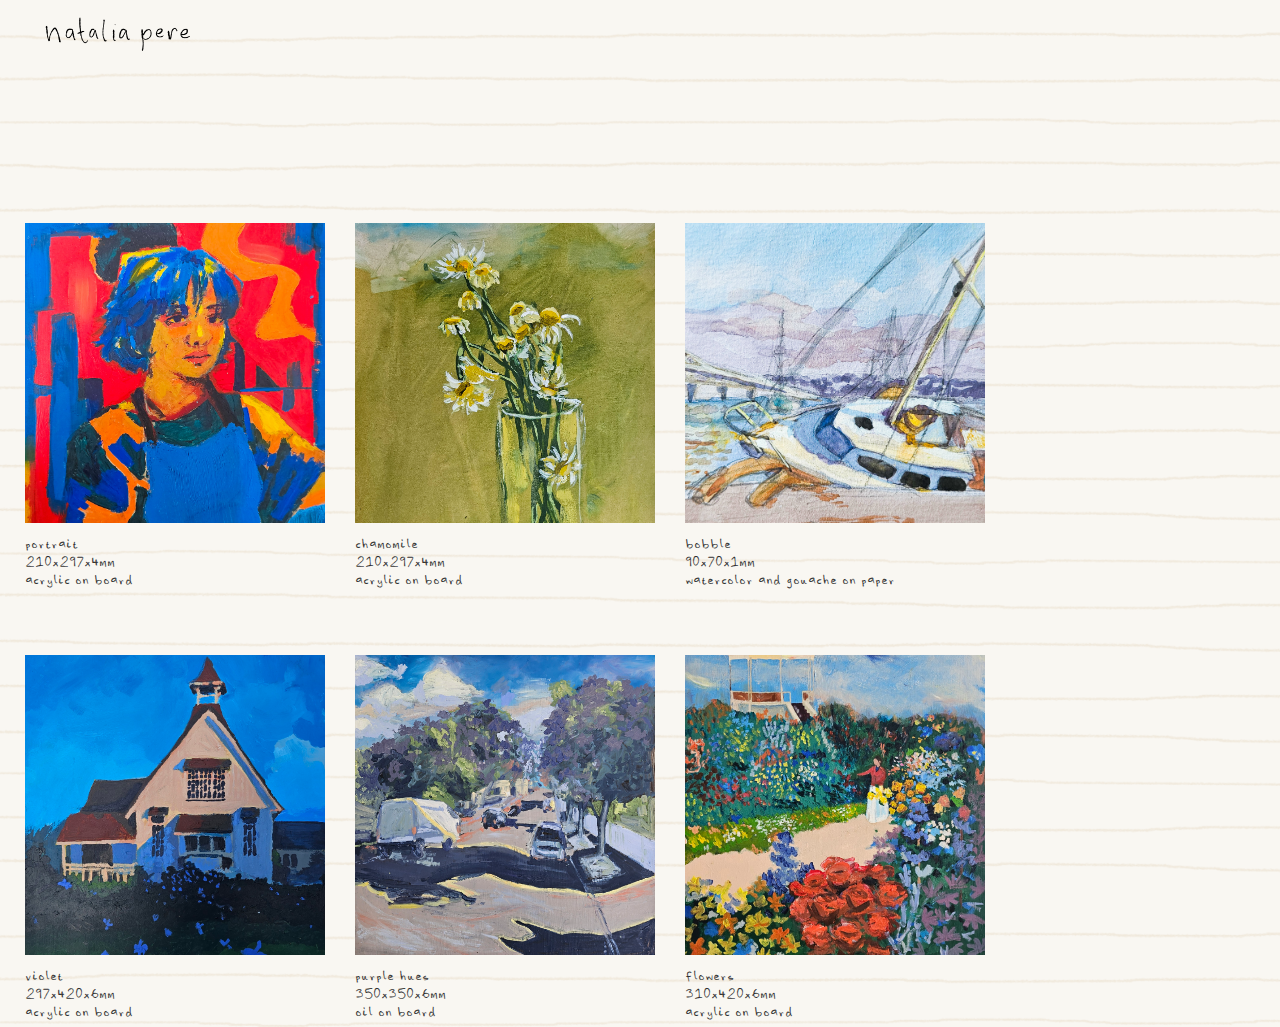
==== paintings.html @ 8c2c5881 "Add files via upload" ====
<!DOCTYPE html>
<html lang="en">
<head>
    <meta charset="UTF-8">
    <meta name="viewport" content="width=device-width, initial-scale=1.0">
    <title>Paintings - Art Portfolio</title>
    <link rel="stylesheet" href="paintingstyles.css"> <!-- Link to styles.css -->
</head>
<body>
    <header>
        <a href="index.html"> <!-- Link the logo to the home page -->
          <div class="logo-container">
            <img src="assets/images/natalia-pere-logo.png" alt="Logo" class="logo" id="logo-img" onclick="index.html">
            <span class="logo-text" id="logo-text">:)</span>
        </div>
        </a>
    </header>

    <div class="paintings-container">
        <div class="paintings-gallery">
           
            <!-- Painting 2 -->
            <div class="painting">
                <a href="https://www.instagram.com/p/DC3YkOSzfqt/" target="_blank">
                    <img src="assets/images/paintings/portrait.jpg" alt="Painting 2" class="painting-img">
                </a>
                <div class="painting-info">
                    <p>portrait</p>
                    <p>210x297x4mm</p>
                    <p>acrylic on board</p>
                </div>
            </div>

            <!-- Painting 3 -->
            <div class="painting">
                <a href="https://www.instagram.com/p/DC3Xw16TECy/" target="_blank">
                    <img src="assets/images/paintings/chamomile.jpg" alt="Painting 3" class="painting-img">
                </a>
                <div class="painting-info">
                    <p>chamomile</p>
                    <p>210x297x4mm</p>
                    <p>acrylic on board</p>
                </div>
            </div>

            <!-- Painting 4 -->
            <div class="painting">
                <a href="https://www.instagram.com/p/DC2-b4czvoG/" target="_blank">
                    <img src="assets/images/paintings/bobble.jpg" alt="Painting 4" class="painting-img">
                </a>
                <div class="painting-info">
                    <p>bobble</p>
                    <p>90x70x1mm</p>
                    <p>watercolor and gouache on paper</p>
                </div>
            </div>

            <!-- Painting 5 -->
            <div class="painting">
                <a href="https://www.instagram.com/p/DCvg63NTsG6/" target="_blank">
                    <img src="assets/images/paintings/violet.jpg" alt="Painting 5" class="painting-img">
                </a>
                <div class="painting-info">
                    <p>violet</p>
                    <p>297x420x6mm</p>
                    <p>acrylic on board</p>
                </div>
            </div>

            <!-- Painting 6 -->
            <div class="painting">
                <a href="https://www.instagram.com/p/DCvd4ZczXR-/" target="_blank">
                    <img src="assets/images/paintings/purple hues.jpg" alt="Painting 6" class="painting-img">
                </a>
                <div class="painting-info">
                    <p>purple hues</p>
                    <p>350x350x6mm</p>
                    <p>oil on board</p>
                </div>
            </div>

            <!-- Painting 7 -->
            <div class="painting">
                <a href="https://www.instagram.com/p/DCvdXEuzBPv/" target="_blank">
                    <img src="assets/images/paintings/flowers.jpg" alt="Painting 7" class="painting-img">
                </a>
                <div class="painting-info">
                    <p>flowers</p>
                    <p>310x420x6mm</p>
                    <p>acrylic on board</p>
                </div>
            </div>

        </div>
    </div>

    <script src="script.js"></script>
</body>
</html>
---- paintingstyles.css ----
/* Define the custom handwritten font */
@font-face {
    font-family: 'handwritten'; /* Font name */
    src: url('fonts/handwritten.ttf') format('truetype'),
         url('fonts/handwritten.otf') format('opentype'); /* Path to the font files */
    font-weight: normal;
    font-style: normal;
}

/* Apply the handwritten font globally to all text */
body {
    font-family: 'handwritten', sans-serif; /* Apply handwritten font to all text */
    background-color: #f1e6d4;
    background-image: url('assets/images/background.png'); /* Set background image */
    background-size: cover; /* Ensure the background image covers the entire screen */
    background-position: center; /* Center the background image */
    margin: 0;
    padding: 0;
    height: 100vh;
    display: flex;
    justify-content: center; /* Center horizontally */
    align-items: flex-start; /* Align from the top */
    flex-direction: column; /* Stack elements vertically */
}

/* Header and logo styles */
header {
    position: absolute;
    top: 10px;
    left: 25px;
}

.logo-container {
    position: relative;
}

.logo {
    width: 200px; /* Logo image size */
}

.logo-text {
    display: none;
    font-size: 30px;
    color: rgb(0, 0, 0);
    font-weight: lighter;
    position: absolute;
    top: 10px;
    left: 0;
    text-align: center;
    width: 100%;
}

.logo-container:hover .logo {
    opacity: 0; /* Hide the logo image when hovering */
}

.logo-container:hover .logo-text {
    display: block; /* Show the text when hovering */
    opacity: 0.5;
}

/* Container for the paintings */
.paintings-container {
    margin-top: 300px; /* Space between the bottom of the logo and the paintings */
    width: 100%;
    padding: 0 25px;
}

/* Painting gallery styling */
.paintings-gallery {
    display: flex;
    flex-wrap: wrap;
    justify-content: flex-start; /* Align the images to the left */
    gap: 30px;
    margin-top: 20px; /* Space between the logo and the first row of paintings */
}

/* Individual painting styles */
.painting {
    position: relative;
    width: 300px; /* Fixed size for each painting */
    text-align: left;
    margin-top: 30px; /* Margin between the top of the image and the painting */
    margin-bottom: 5px;
}

.painting-img {
    width: 100%;
    height: 300px;
    object-fit: cover;
    transition: opacity 0.3s ease;
}

/* Information text for each painting */
.painting-info {
    font-size: 20px;
    color: #333;
    margin-top: 10px; /* Space between the bottom of the image and the text */
}

.painting-info p {
    margin: 0;
}

.painting-img:hover {
    opacity: 0.8;
}

/* Margin between rows of paintings */
.painting + .painting {
    margin-top: 30px; /* Space between the bottom of the text and the next row of paintings */
}
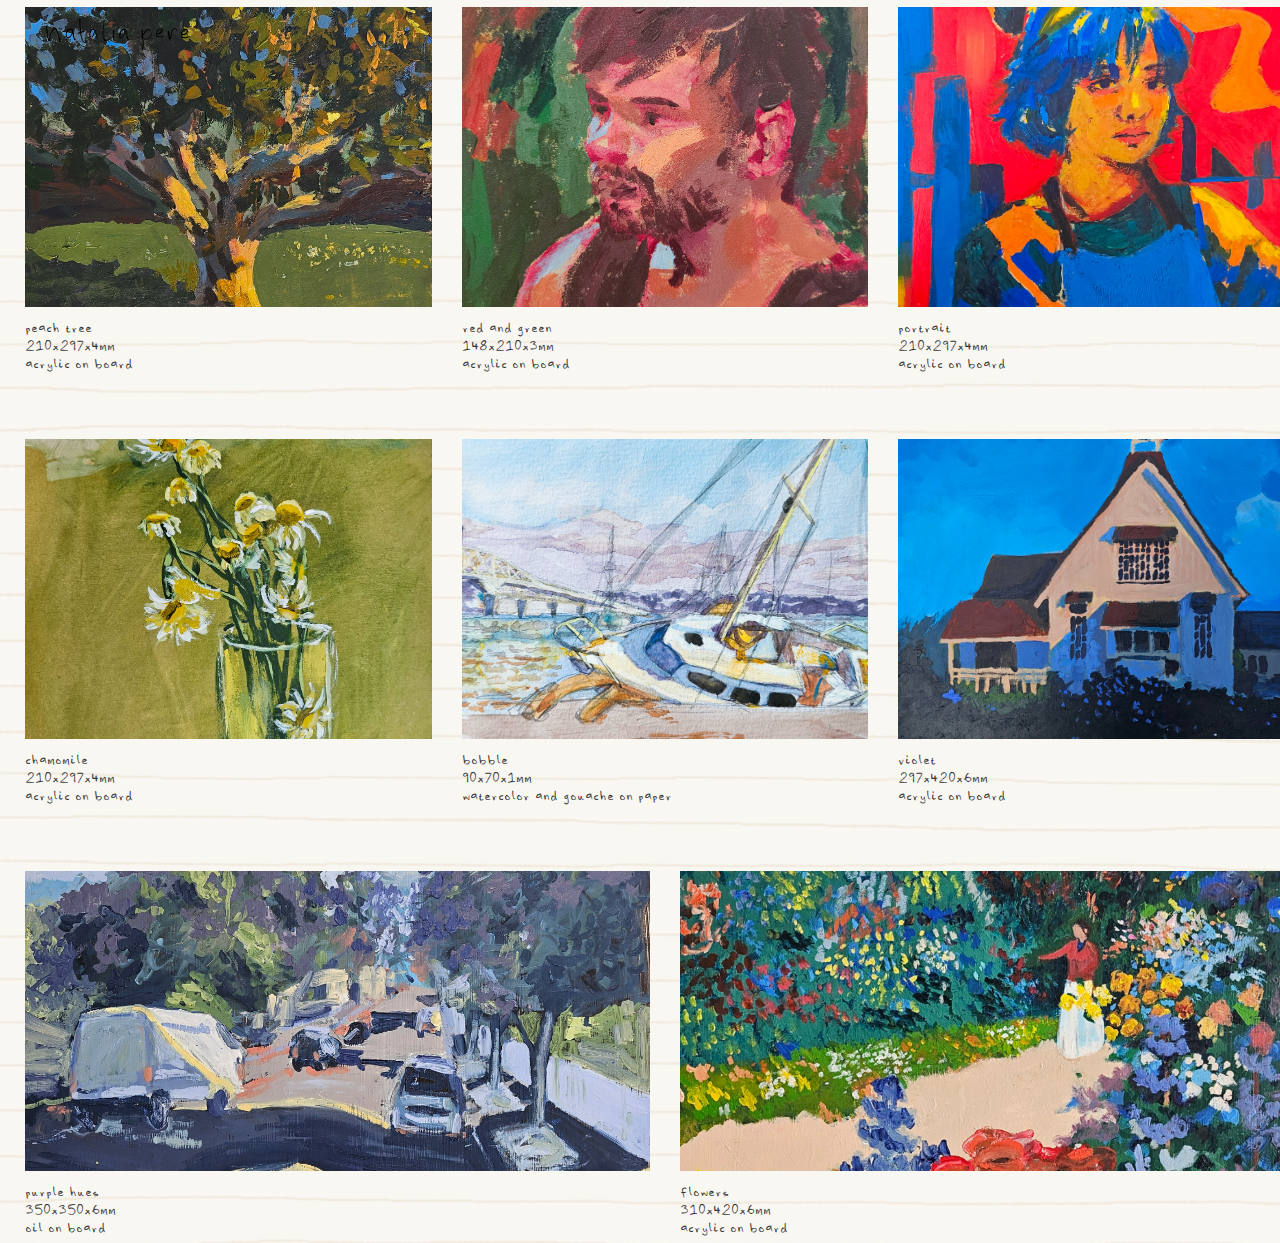
==== commit 4b3effe4: "Update paintings.html" ====
--- a/paintings.html
+++ b/paintings.html
@@ -18,7 +18,29 @@
 
     <div class="paintings-container">
         <div class="paintings-gallery">
-           
+
+            <div class="painting">
+                <a href="https://www.instagram.com/p/DC6VD3XTAhN/?igsh=eTRseHhnbno4MHJk" target="_blank">
+                    <img src="assets/images/paintings/20241128_175130.jpg" alt="Painting 2" class="painting-img">
+                </a>
+                <div class="painting-info">
+                    <p>peach tree</p>
+                    <p>210x297x4mm</p>
+                    <p>acrylic on board</p>
+                </div>
+            </div>
+
+            <div class="painting">
+                <a href="https://www.instagram.com/p/DC6Uj3nz50t/?igsh=bHV6azVyd3Y5dHI4/" target="_blank">
+                    <img src="assets/images/paintings/Untitled19_20241128230144.jpg" alt="Painting 2" class="painting-img">
+                </a>
+                <div class="painting-info">
+                    <p>red and green</p>
+                    <p>148x210x3mm</p>
+                    <p>acrylic on board</p>
+                </div>
+            </div>
+            
             <!-- Painting 2 -->
             <div class="painting">
                 <a href="https://www.instagram.com/p/DC3YkOSzfqt/" target="_blank">
--- a/paintingstyles.css
+++ b/paintingstyles.css
@@ -1,26 +1,27 @@
 /* Define the custom handwritten font */
 @font-face {
-    font-family: 'handwritten'; /* Font name */
+    font-family: 'handwritten';
     src: url('fonts/handwritten.ttf') format('truetype'),
-         url('fonts/handwritten.otf') format('opentype'); /* Path to the font files */
+         url('fonts/handwritten.otf') format('opentype');
     font-weight: normal;
     font-style: normal;
 }
 
 /* Apply the handwritten font globally to all text */
 body {
-    font-family: 'handwritten', sans-serif; /* Apply handwritten font to all text */
+    font-family: 'handwritten', sans-serif;
     background-color: #f1e6d4;
-    background-image: url('assets/images/background.png'); /* Set background image */
-    background-size: cover; /* Ensure the background image covers the entire screen */
-    background-position: center; /* Center the background image */
+    background-image: url('assets/images/background.png');
+    background-size: cover;
+    background-position: center;
     margin: 0;
     padding: 0;
     height: 100vh;
     display: flex;
-    justify-content: center; /* Center horizontally */
-    align-items: flex-start; /* Align from the top */
-    flex-direction: column; /* Stack elements vertically */
+    justify-content: center;
+    align-items: flex-start;
+    flex-direction: column;
+    box-sizing: border-box;
 }
 
 /* Header and logo styles */
@@ -28,6 +29,7 @@
     position: absolute;
     top: 10px;
     left: 25px;
+    z-index: 100;
 }
 
 .logo-container {
@@ -35,7 +37,7 @@
 }
 
 .logo {
-    width: 200px; /* Logo image size */
+    width: 200px;
 }
 
 .logo-text {
@@ -51,17 +53,17 @@
 }
 
 .logo-container:hover .logo {
-    opacity: 0; /* Hide the logo image when hovering */
+    opacity: 0;
 }
 
 .logo-container:hover .logo-text {
-    display: block; /* Show the text when hovering */
+    display: block;
     opacity: 0.5;
 }
 
 /* Container for the paintings */
 .paintings-container {
-    margin-top: 300px; /* Space between the bottom of the logo and the paintings */
+    margin-top: 300px;
     width: 100%;
     padding: 0 25px;
 }
@@ -70,20 +72,22 @@
 .paintings-gallery {
     display: flex;
     flex-wrap: wrap;
-    justify-content: flex-start; /* Align the images to the left */
+    justify-content: flex-start;
     gap: 30px;
-    margin-top: 20px; /* Space between the logo and the first row of paintings */
+    margin-top: 20px;
 }
 
 /* Individual painting styles */
 .painting {
     position: relative;
-    width: 300px; /* Fixed size for each painting */
+    width: 300px;
     text-align: left;
-    margin-top: 30px; /* Margin between the top of the image and the painting */
+    margin-top: 30px;
     margin-bottom: 5px;
-}
-
+    flex: 1 1 calc(33% - 30px); /* For responsive grid */
+}
+
+/* Painting image styles */
 .painting-img {
     width: 100%;
     height: 300px;
@@ -91,11 +95,10 @@
     transition: opacity 0.3s ease;
 }
 
-/* Information text for each painting */
 .painting-info {
     font-size: 20px;
     color: #333;
-    margin-top: 10px; /* Space between the bottom of the image and the text */
+    margin-top: 10px;
 }
 
 .painting-info p {
@@ -108,5 +111,103 @@
 
 /* Margin between rows of paintings */
 .painting + .painting {
-    margin-top: 30px; /* Space between the bottom of the text and the next row of paintings */
-}
+    margin-top: 30px;
+}
+
+/* Media Queries for Mobile Devices */
+@media (max-width: 768px) {
+    header {
+        top: 5px;
+        left: 15px;
+    }
+
+    .logo {
+        width: 150px;
+        margin-bottom: 0px;
+    }
+
+    .paintings-container {
+        margin-top: 0px; /* Reduce top margin */
+    }
+
+    .paintings-gallery {
+        gap: 20px;
+    }
+
+    .painting {
+        width: 100%;
+        margin-top: 20px; /* Reduced space between paintings */
+    }
+
+    .painting-img {
+        height: 250px; /* Adjust image size */
+    }
+
+    .painting-info {
+        font-size: 18px; /* Reduce font size for mobile */
+    }
+}
+
+@media screen and (max-width: 1024px) {
+    header {
+        top: 10px;
+        left: 10px;
+    }
+
+    .logo {
+        width: 150px; /* Reduce logo size for smaller screens */
+    }
+
+    .paintings-container {
+        margin-top: -250px; /* Even smaller top margin */
+    }
+
+    .paintings-gallery {
+        gap: 15px;
+    }
+
+    .painting {
+        width: 100%;
+        margin-top: 15px; /* Further reduced space */
+    }
+
+    .painting-img {
+        height: 200px; /* Even smaller image height */
+    }
+
+    .painting-info {
+        font-size: 16px; /* Smaller text on smaller screens */
+    }
+}
+
+@media screen and (max-width: 480px) {
+    header {
+        top: 10px;
+        left: 10px;
+    }
+
+    .logo {
+        width: 150px; /* Reduce logo size for smaller screens */
+    }
+
+    .paintings-container {
+        margin-top: -20px; /* Even smaller top margin */
+    }
+
+    .paintings-gallery {
+        gap: 15px;
+    }
+
+    .painting {
+        width: 100%;
+        margin-top: 15px; /* Further reduced space */
+    }
+
+    .painting-img {
+        height: 200px; /* Even smaller image height */
+    }
+
+    .painting-info {
+        font-size: 16px; /* Smaller text on smaller screens */
+    }
+}
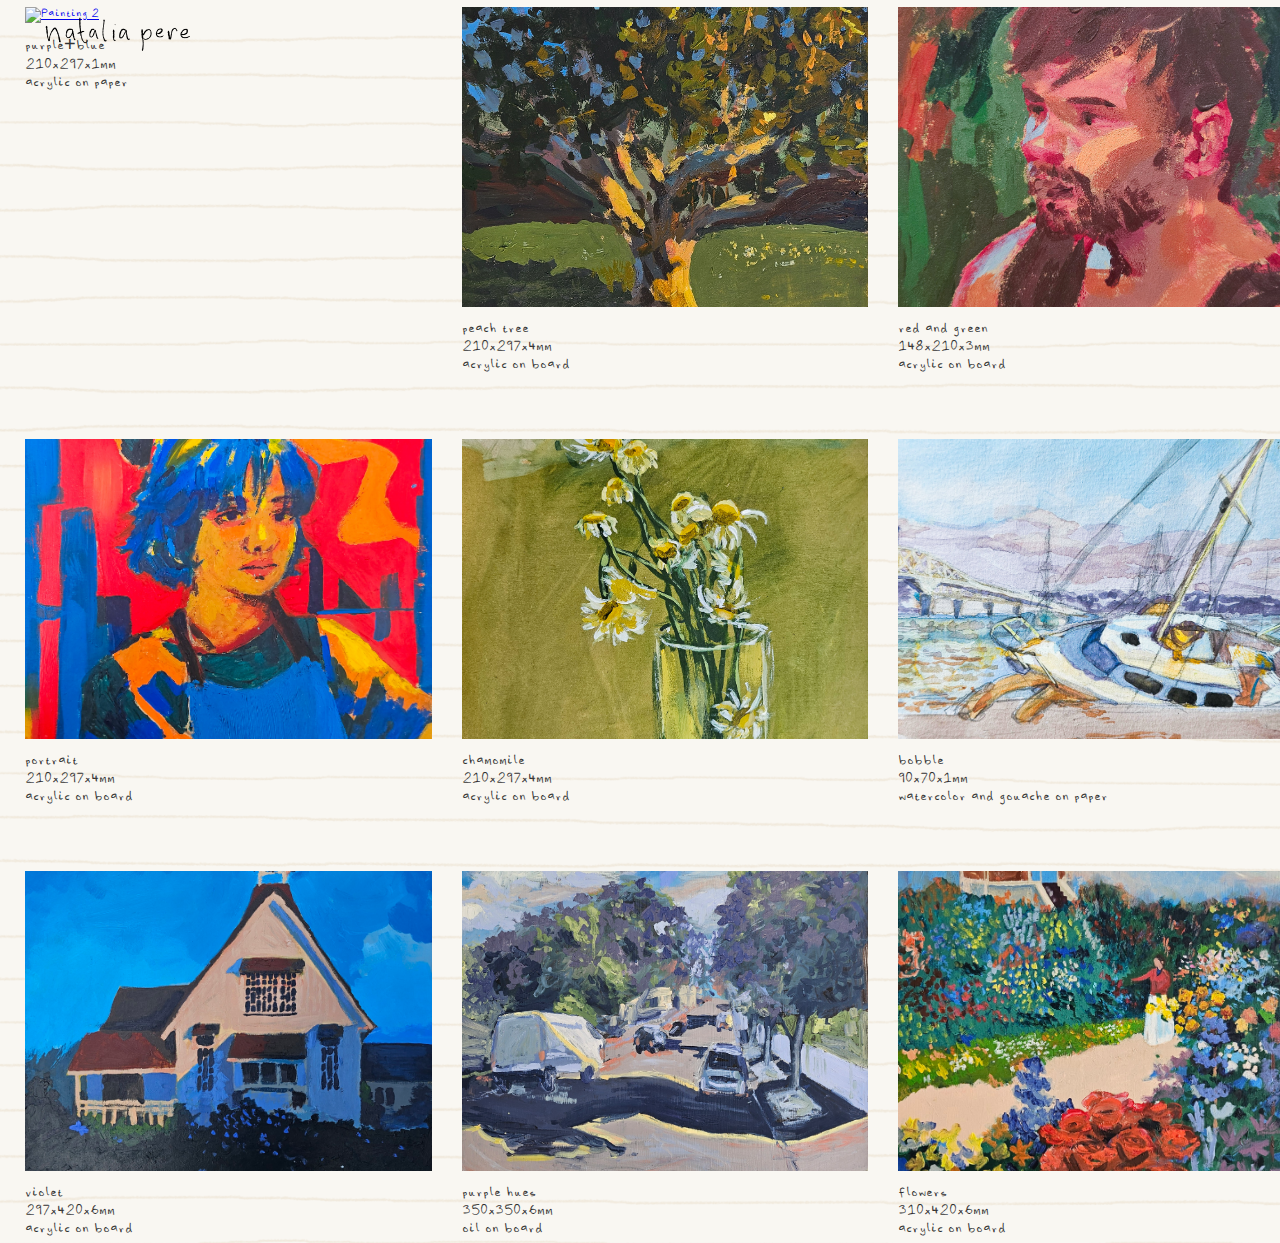
==== commit 2b56c77e: "Update paintings.html" ====
--- a/paintings.html
+++ b/paintings.html
@@ -18,6 +18,19 @@
 
     <div class="paintings-container">
         <div class="paintings-gallery">
+
+<div class="painting">
+                <a href="https://www.instagram.com/p/DC8s5vWT7UM/?igsh=dmdsajl1Mnk5ZXl5" target="_blank">
+                    <img src="assets/images/paintings/purple+blue.jpg" alt="Painting 2" class="painting-img">
+                </a>
+                <div class="painting-info">
+                    <p>purple+blue</p>
+                    <p>210x297x1mm</p>
+                    <p>acrylic on paper</p>
+                </div>
+            </div>
+
+
 
             <div class="painting">
                 <a href="https://www.instagram.com/p/DC6VD3XTAhN/?igsh=eTRseHhnbno4MHJk" target="_blank">
--- a/paintingstyles.css
+++ b/paintingstyles.css
@@ -127,7 +127,7 @@
     }
 
     .paintings-container {
-        margin-top: 0px; /* Reduce top margin */
+        margin-top: 100px; /* Reduce top margin */
     }
 
     .paintings-gallery {
@@ -159,7 +159,7 @@
     }
 
     .paintings-container {
-        margin-top: -250px; /* Even smaller top margin */
+        margin-top: 100px; /* Even smaller top margin */
     }
 
     .paintings-gallery {
@@ -191,7 +191,7 @@
     }
 
     .paintings-container {
-        margin-top: -20px; /* Even smaller top margin */
+        margin-top: 100px; /* Even smaller top margin */
     }
 
     .paintings-gallery {
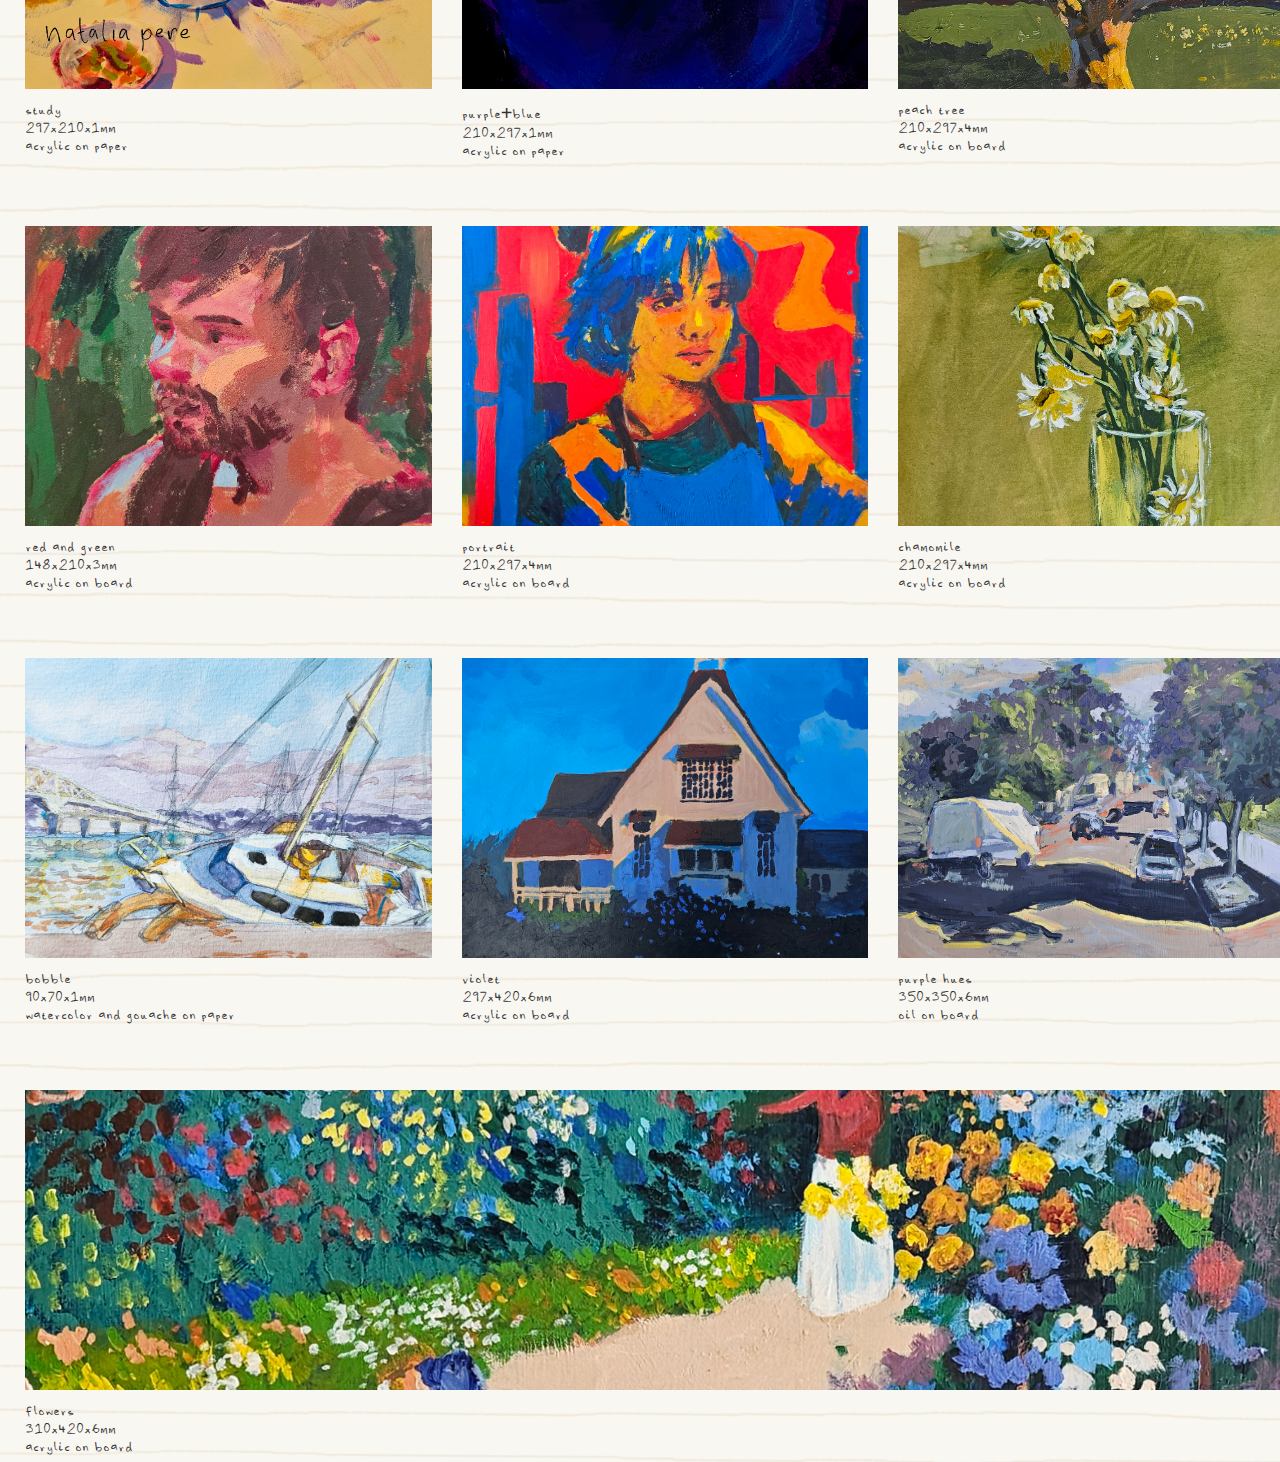
==== commit 38d45d14: "Update paintings.html" ====
--- a/paintings.html
+++ b/paintings.html
@@ -17,7 +17,18 @@
     </header>
 
     <div class="paintings-container">
-        <div class="paintings-gallery">
+        <div class="paintings-gallery">
+        
+        <div class="painting">
+                <a href="https://www.instagram.com/p/DC9NLJfzQ9a/?igsh=N2R6aHlqaDYybDA2" target="_blank">
+                    <img src="assets/images/paintings/study.jpg" alt="Painting 2" class="painting-img">
+                </a>
+                <div class="painting-info">
+                    <p>study</p>
+                    <p>297x210x1mm</p>
+                    <p>acrylic on paper</p>
+                </div>
+            </div>
 
 <div class="painting">
                 <a href="https://www.instagram.com/p/DC8s5vWT7UM/?igsh=dmdsajl1Mnk5ZXl5" target="_blank">
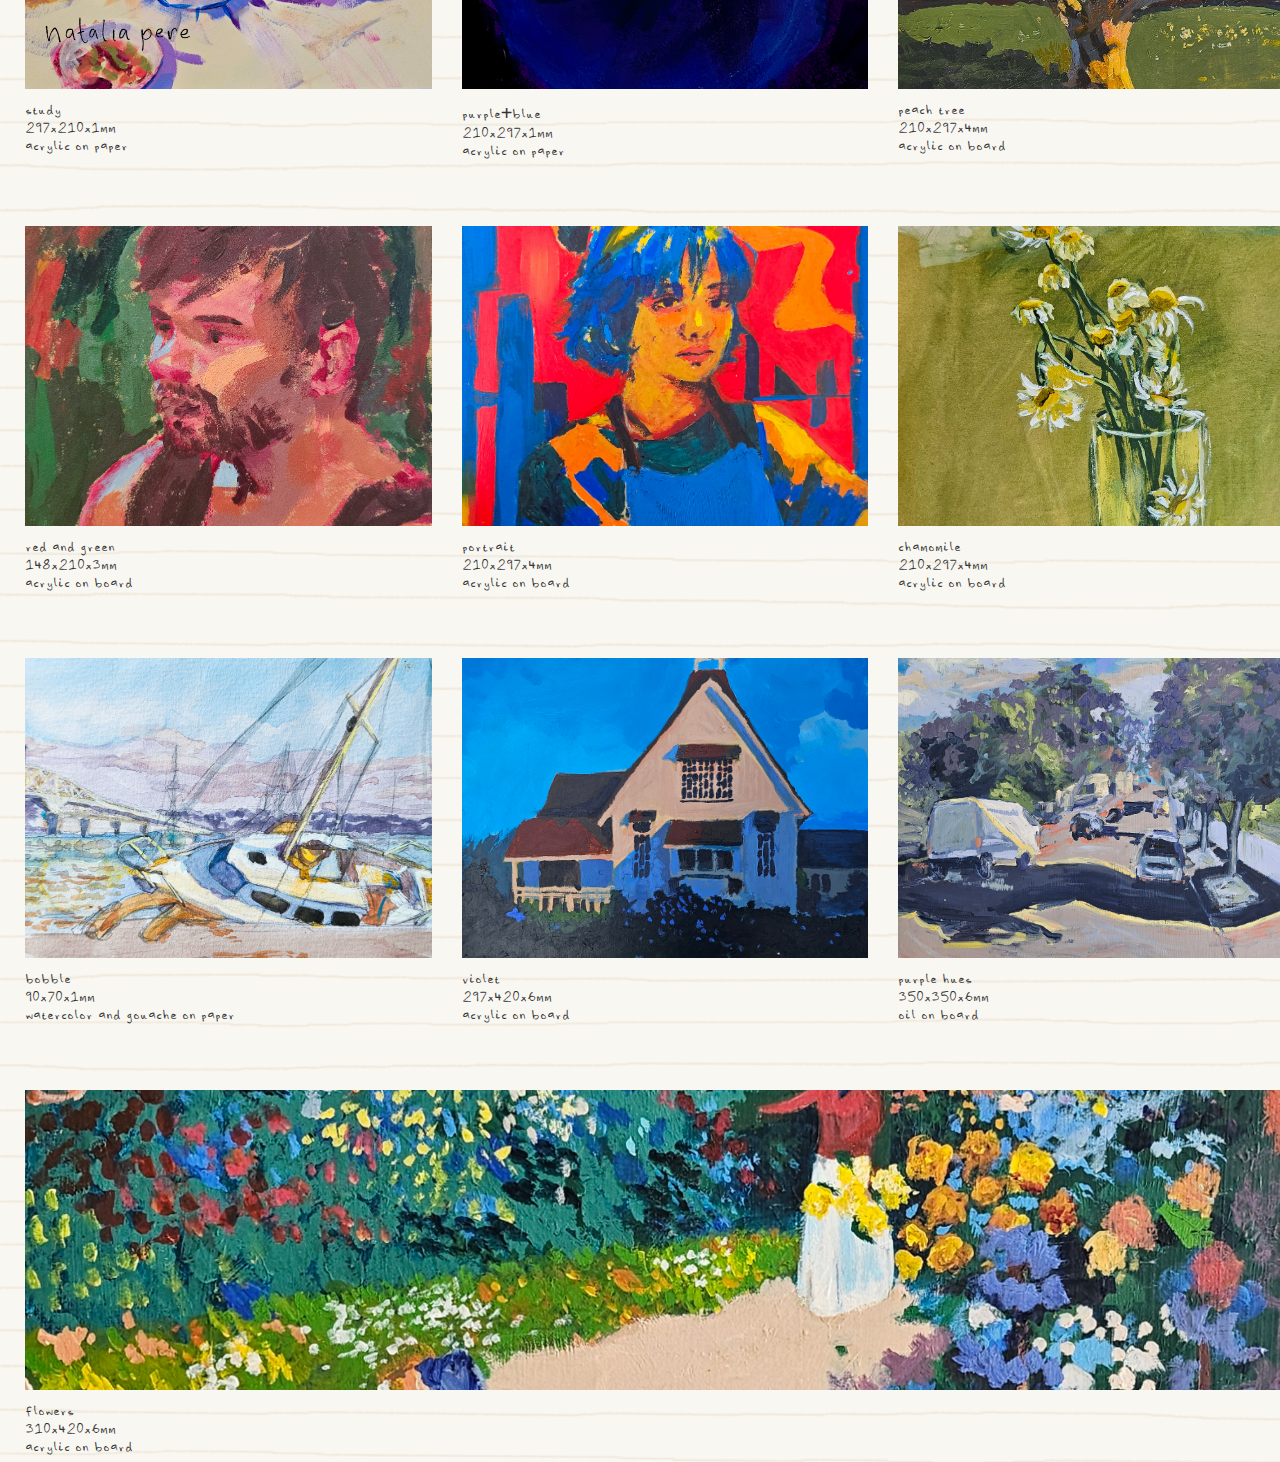
==== commit 1abafd75: "Update paintings.html" ====
--- a/paintings.html
+++ b/paintings.html
@@ -20,7 +20,7 @@
         <div class="paintings-gallery">
         
         <div class="painting">
-                <a href="https://www.instagram.com/p/DC9NLJfzQ9a/?igsh=N2R6aHlqaDYybDA2" target="_blank">
+                <a href="https://www.instagram.com/p/DC-al28TUpH/?igsh=MW85aTZieWNreGl4OA==" target="_blank">
                     <img src="assets/images/paintings/study.jpg" alt="Painting 2" class="painting-img">
                 </a>
                 <div class="painting-info">
--- a/paintingstyles.css
+++ b/paintingstyles.css
@@ -123,11 +123,11 @@
 
     .logo {
         width: 150px;
-        margin-bottom: 0px;
+        margin-bottom: 50px;
     }
 
     .paintings-container {
-        margin-top: 100px; /* Reduce top margin */
+        margin-top: 300px; /* Reduce top margin */
     }
 
     .paintings-gallery {
@@ -155,11 +155,12 @@
     }
 
     .logo {
-        width: 150px; /* Reduce logo size for smaller screens */
+        width: 150px; /* Reduce logo size for smaller screens */
+     margin-bottom: 50px;
     }
 
     .paintings-container {
-        margin-top: 100px; /* Even smaller top margin */
+        margin-top: 300px; /* Even smaller top margin */
     }
 
     .paintings-gallery {
@@ -187,7 +188,8 @@
     }
 
     .logo {
-        width: 150px; /* Reduce logo size for smaller screens */
+        width: 150px; /* Reduce logo size for smaller screens */
+    margin-bottom: 50px;
     }
 
     .paintings-container {
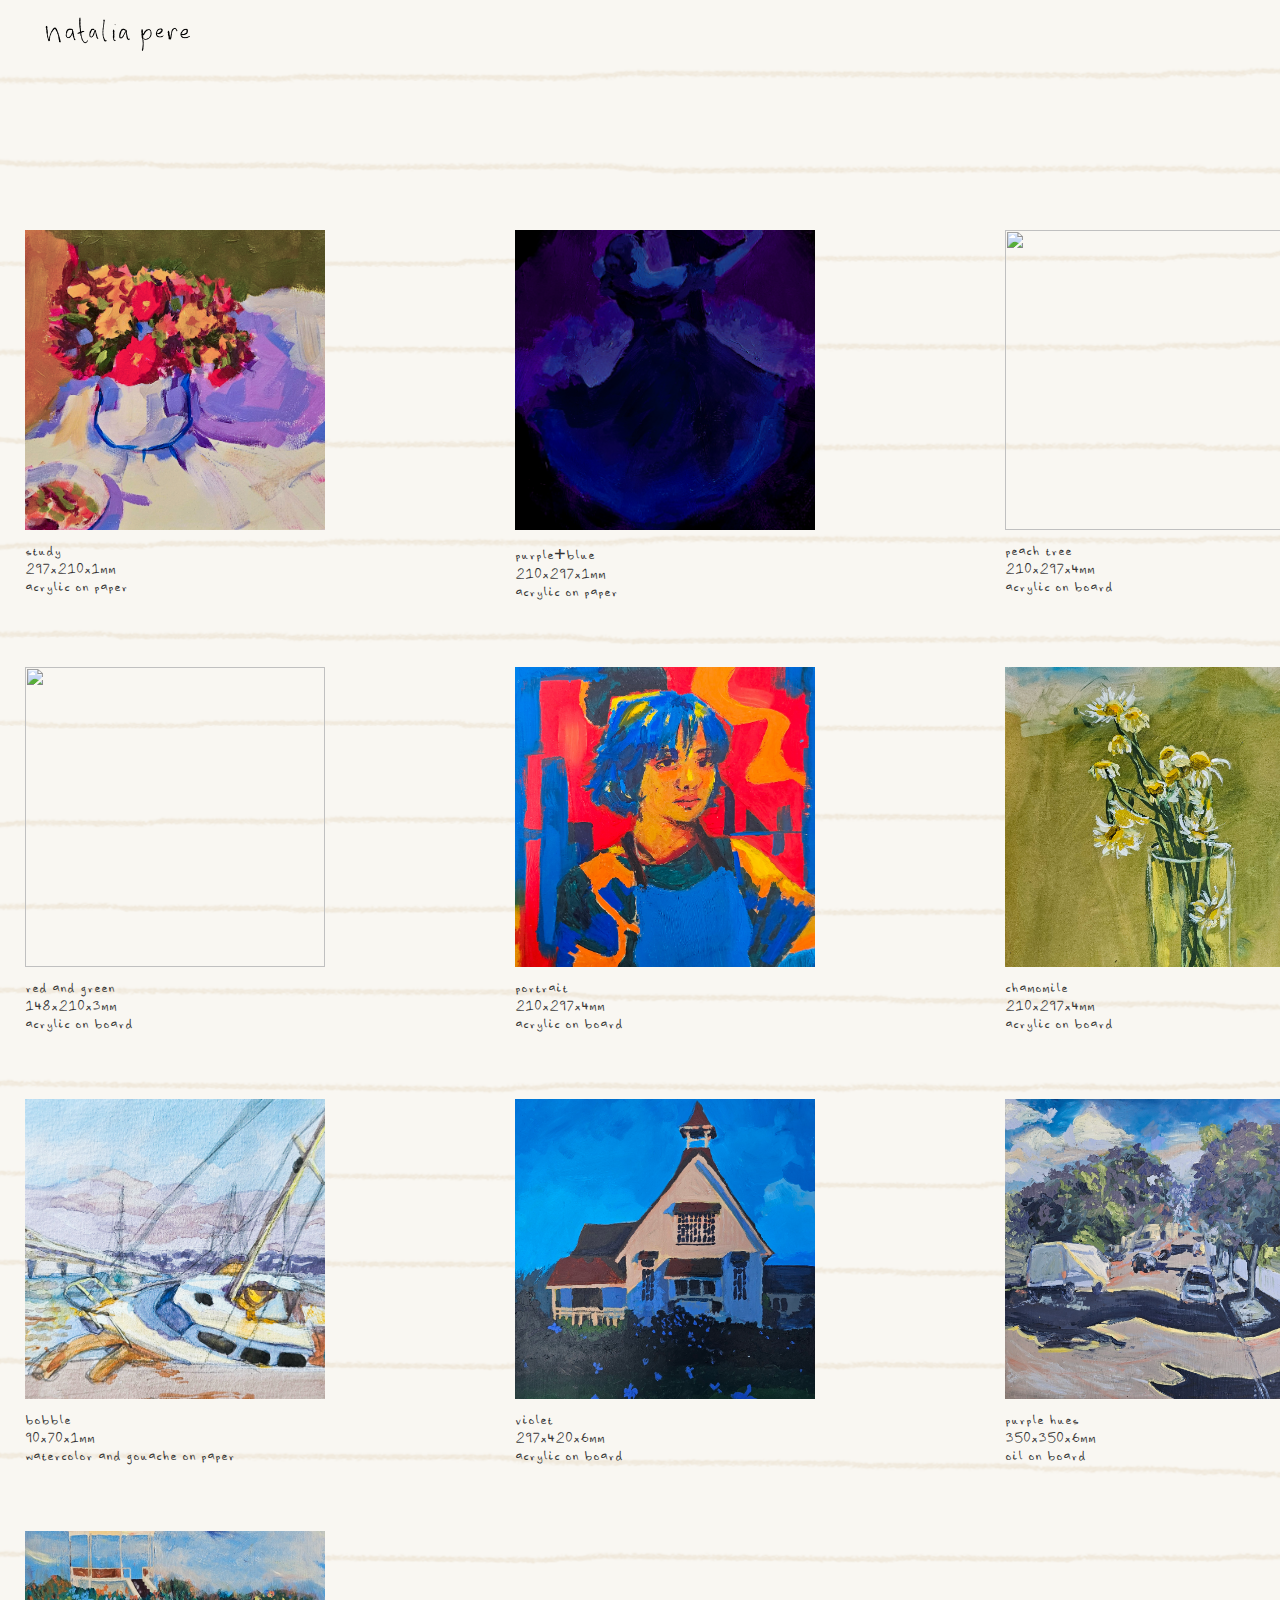
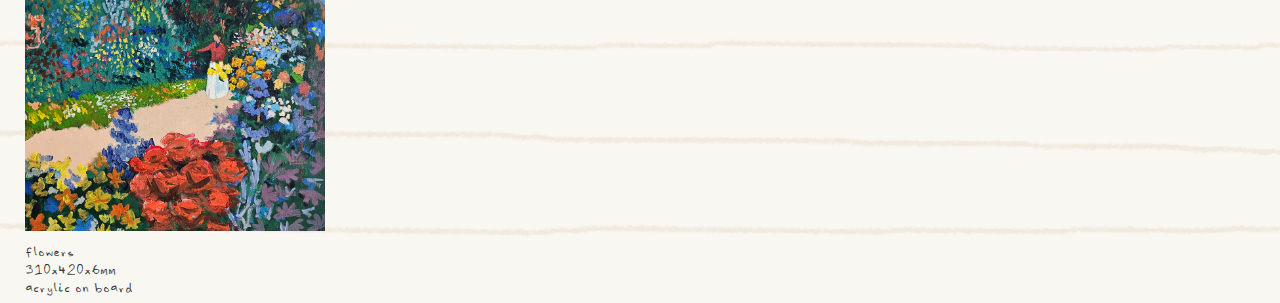
==== commit 8ec72bd3: "Add files via upload" ====
--- a/paintings.html
+++ b/paintings.html
@@ -9,19 +9,19 @@
 <body>
     <header>
         <a href="index.html"> <!-- Link the logo to the home page -->
-          <div class="logo-container">
-            <img src="assets/images/natalia-pere-logo.png" alt="Logo" class="logo" id="logo-img" onclick="index.html">
-            <span class="logo-text" id="logo-text">:)</span>
-        </div>
+            <div class="logo-container">
+                <img src="assets/images/natalia-pere-logo.png" alt="Logo" class="logo" id="logo-img">
+                <span class="logo-text" id="logo-text">:)</span>
+            </div>
         </a>
     </header>
 
     <div class="paintings-container">
-        <div class="paintings-gallery">
-        
-        <div class="painting">
+        <div class="paintings-gallery">
+        
+            <div class="painting">
                 <a href="https://www.instagram.com/p/DC-al28TUpH/?igsh=MW85aTZieWNreGl4OA==" target="_blank">
-                    <img src="assets/images/paintings/study.jpg" alt="Painting 2" class="painting-img">
+                    <img src="assets/images/paintings/study.jpg" class="painting-img">
                 </a>
                 <div class="painting-info">
                     <p>study</p>
@@ -29,10 +29,10 @@
                     <p>acrylic on paper</p>
                 </div>
             </div>
-
-<div class="painting">
+
+            <div class="painting">
                 <a href="https://www.instagram.com/p/DC8s5vWT7UM/?igsh=dmdsajl1Mnk5ZXl5" target="_blank">
-                    <img src="assets/images/paintings/purple+blue.jpg" alt="Painting 2" class="painting-img">
+                    <img src="assets/images/paintings/purple+blue.jpg" class="painting-img">
                 </a>
                 <div class="painting-info">
                     <p>purple+blue</p>
@@ -40,12 +40,10 @@
                     <p>acrylic on paper</p>
                 </div>
             </div>
-
-
 
             <div class="painting">
                 <a href="https://www.instagram.com/p/DC6VD3XTAhN/?igsh=eTRseHhnbno4MHJk" target="_blank">
-                    <img src="assets/images/paintings/20241128_175130.jpg" alt="Painting 2" class="painting-img">
+                    <img src="assets/images/paintings/peachtree.jpg" class="painting-img">
                 </a>
                 <div class="painting-info">
                     <p>peach tree</p>
@@ -56,7 +54,7 @@
 
             <div class="painting">
                 <a href="https://www.instagram.com/p/DC6Uj3nz50t/?igsh=bHV6azVyd3Y5dHI4/" target="_blank">
-                    <img src="assets/images/paintings/Untitled19_20241128230144.jpg" alt="Painting 2" class="painting-img">
+                    <img src="assets/images/paintings/redandgreen.jpg" class="painting-img">
                 </a>
                 <div class="painting-info">
                     <p>red and green</p>
@@ -65,10 +63,9 @@
                 </div>
             </div>
             
-            <!-- Painting 2 -->
             <div class="painting">
                 <a href="https://www.instagram.com/p/DC3YkOSzfqt/" target="_blank">
-                    <img src="assets/images/paintings/portrait.jpg" alt="Painting 2" class="painting-img">
+                    <img src="assets/images/paintings/portrait.jpg" class="painting-img">
                 </a>
                 <div class="painting-info">
                     <p>portrait</p>
@@ -77,10 +74,9 @@
                 </div>
             </div>
 
-            <!-- Painting 3 -->
             <div class="painting">
                 <a href="https://www.instagram.com/p/DC3Xw16TECy/" target="_blank">
-                    <img src="assets/images/paintings/chamomile.jpg" alt="Painting 3" class="painting-img">
+                    <img src="assets/images/paintings/chamomile.jpg" class="painting-img">
                 </a>
                 <div class="painting-info">
                     <p>chamomile</p>
@@ -89,10 +85,9 @@
                 </div>
             </div>
 
-            <!-- Painting 4 -->
             <div class="painting">
                 <a href="https://www.instagram.com/p/DC2-b4czvoG/" target="_blank">
-                    <img src="assets/images/paintings/bobble.jpg" alt="Painting 4" class="painting-img">
+                    <img src="assets/images/paintings/bobble.jpg" class="painting-img">
                 </a>
                 <div class="painting-info">
                     <p>bobble</p>
@@ -101,10 +96,9 @@
                 </div>
             </div>
 
-            <!-- Painting 5 -->
             <div class="painting">
                 <a href="https://www.instagram.com/p/DCvg63NTsG6/" target="_blank">
-                    <img src="assets/images/paintings/violet.jpg" alt="Painting 5" class="painting-img">
+                    <img src="assets/images/paintings/violet.jpg" class="painting-img">
                 </a>
                 <div class="painting-info">
                     <p>violet</p>
@@ -113,10 +107,9 @@
                 </div>
             </div>
 
-            <!-- Painting 6 -->
             <div class="painting">
                 <a href="https://www.instagram.com/p/DCvd4ZczXR-/" target="_blank">
-                    <img src="assets/images/paintings/purple hues.jpg" alt="Painting 6" class="painting-img">
+                    <img src="assets/images/paintings/purple hues.jpg" class="painting-img">
                 </a>
                 <div class="painting-info">
                     <p>purple hues</p>
@@ -125,10 +118,9 @@
                 </div>
             </div>
 
-            <!-- Painting 7 -->
             <div class="painting">
                 <a href="https://www.instagram.com/p/DCvdXEuzBPv/" target="_blank">
-                    <img src="assets/images/paintings/flowers.jpg" alt="Painting 7" class="painting-img">
+                    <img src="assets/images/paintings/flowers.jpg" class="painting-img">
                 </a>
                 <div class="painting-info">
                     <p>flowers</p>
--- a/paintingstyles.css
+++ b/paintingstyles.css
@@ -16,9 +16,9 @@
     background-position: center;
     margin: 0;
     padding: 0;
-    height: 100vh;
+    height: 100%;
     display: flex;
-    justify-content: center;
+    justify-content: flex-start;
     align-items: flex-start;
     flex-direction: column;
     box-sizing: border-box;
@@ -26,10 +26,11 @@
 
 /* Header and logo styles */
 header {
-    position: absolute;
+    position: fixed;
     top: 10px;
     left: 25px;
     z-index: 100;
+    padding-bottom: 20px; /* Ensures space below the logo */
 }
 
 .logo-container {
@@ -38,6 +39,7 @@
 
 .logo {
     width: 200px;
+    transition: opacity 0.3s ease;
 }
 
 .logo-text {
@@ -63,7 +65,7 @@
 
 /* Container for the paintings */
 .paintings-container {
-    margin-top: 300px;
+    margin-top: 180px; /* Increased top margin to add more space between the logo and paintings */
     width: 100%;
     padding: 0 25px;
 }
@@ -72,7 +74,7 @@
 .paintings-gallery {
     display: flex;
     flex-wrap: wrap;
-    justify-content: flex-start;
+    justify-content: space-between;
     gap: 30px;
     margin-top: 20px;
 }
@@ -80,11 +82,12 @@
 /* Individual painting styles */
 .painting {
     position: relative;
-    width: 300px;
+    width: 100%;
+    max-width: 300px;
     text-align: left;
     margin-top: 30px;
     margin-bottom: 5px;
-    flex: 1 1 calc(33% - 30px); /* For responsive grid */
+    flex-grow: 1;
 }
 
 /* Painting image styles */
@@ -123,28 +126,27 @@
 
     .logo {
         width: 150px;
-        margin-bottom: 50px;
     }
 
     .paintings-container {
-        margin-top: 300px; /* Reduce top margin */
+        margin-top: 150px; /* Adjust top margin */
     }
 
     .paintings-gallery {
-        gap: 20px;
+        gap: 15px;
     }
 
     .painting {
         width: 100%;
-        margin-top: 20px; /* Reduced space between paintings */
+        margin-top: 20px;
     }
 
     .painting-img {
-        height: 250px; /* Adjust image size */
+        height: 250px;
     }
 
     .painting-info {
-        font-size: 18px; /* Reduce font size for mobile */
+        font-size: 18px;
     }
 }
 
@@ -155,12 +157,11 @@
     }
 
     .logo {
-        width: 150px; /* Reduce logo size for smaller screens */
-     margin-bottom: 50px;
+        width: 150px;
     }
 
     .paintings-container {
-        margin-top: 300px; /* Even smaller top margin */
+        margin-top: 150px;
     }
 
     .paintings-gallery {
@@ -169,15 +170,15 @@
 
     .painting {
         width: 100%;
-        margin-top: 15px; /* Further reduced space */
+        margin-top: 15px;
     }
 
     .painting-img {
-        height: 200px; /* Even smaller image height */
+        height: 220px;
     }
 
     .painting-info {
-        font-size: 16px; /* Smaller text on smaller screens */
+        font-size: 16px;
     }
 }
 
@@ -188,28 +189,27 @@
     }
 
     .logo {
-        width: 150px; /* Reduce logo size for smaller screens */
-    margin-bottom: 50px;
+        width: 120px;
     }
 
     .paintings-container {
-        margin-top: 100px; /* Even smaller top margin */
+        margin-top: 50px;
     }
 
     .paintings-gallery {
-        gap: 15px;
+        gap: 10px;
     }
 
     .painting {
         width: 100%;
-        margin-top: 15px; /* Further reduced space */
+        margin-top: 15px;
     }
 
     .painting-img {
-        height: 200px; /* Even smaller image height */
+        height: 180px;
     }
 
     .painting-info {
-        font-size: 16px; /* Smaller text on smaller screens */
-    }
-}
+        font-size: 14px;
+    }
+}
